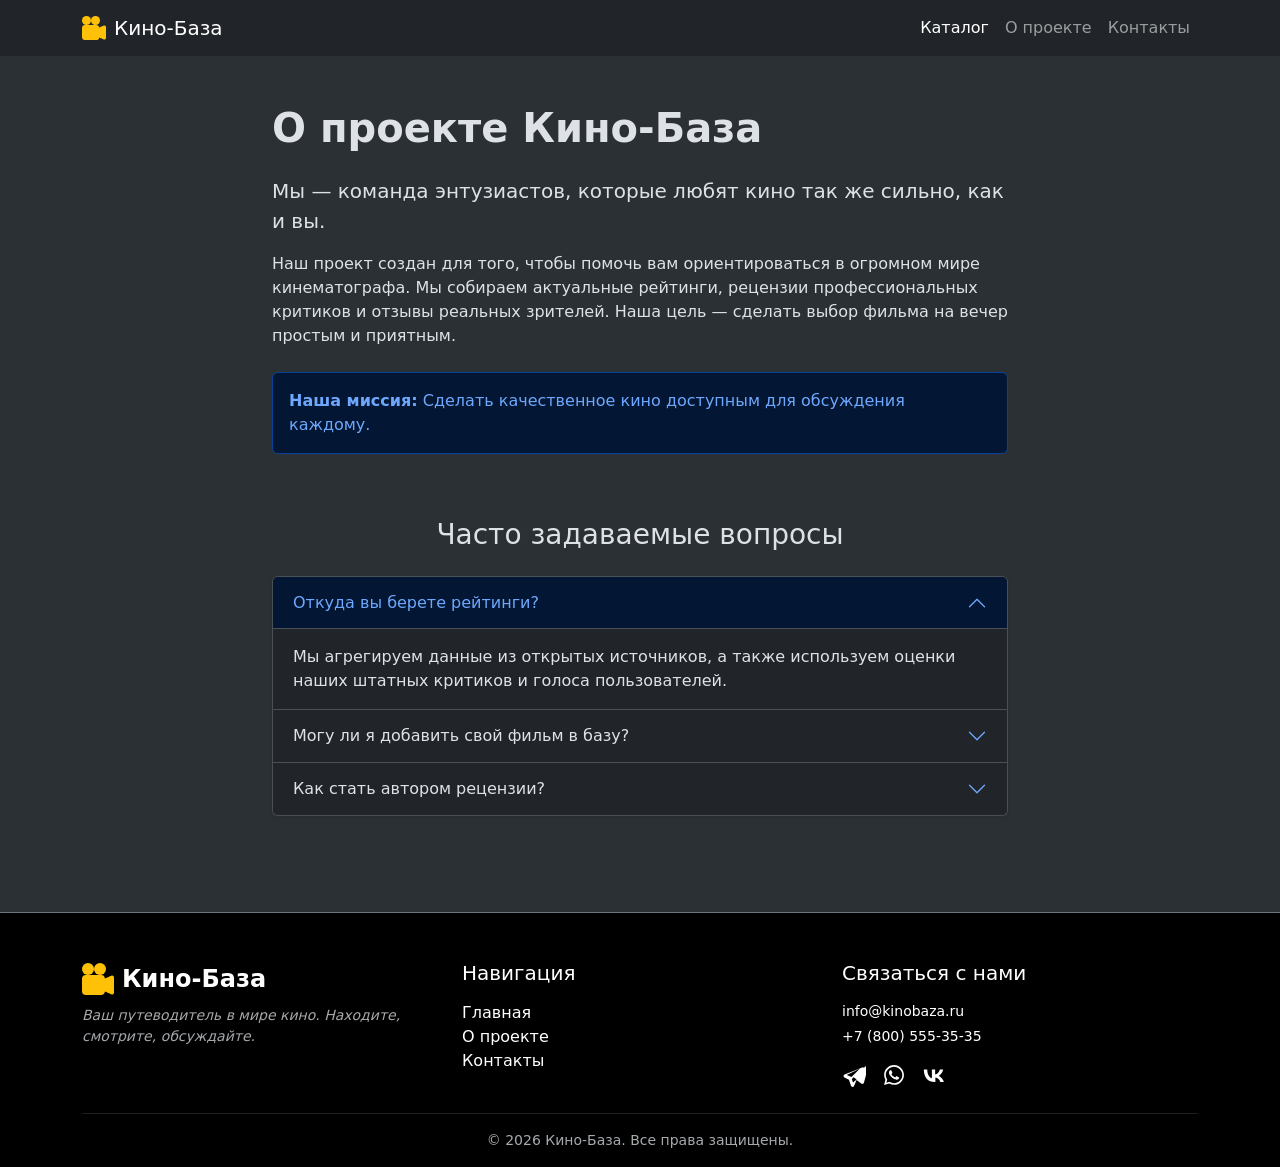
==== about.html @ 5fcf4923 "переработка многих аспектов перед сдачей" ====
<!DOCTYPE html>
<html lang="ru" data-bs-theme="dark">
<head>
    <meta charset="UTF-8">
    <meta name="viewport" content="width=device-width, initial-scale=1.0">
    <title>О проекте – Кино-База</title>
    <link rel="stylesheet" href="vendor/bootstrap/css/bootstrap.min.css">
    <link rel="stylesheet" href="css/custom.css">
</head>
<body class="bg-body-tertiary">

    <nav class="navbar navbar-expand-lg navbar-dark bg-dark sticky-top">
        <div class="container">
            <a class="navbar-brand d-flex align-items-center" href="index.html">
                <svg xmlns="http://www.w3.org/2000/svg" width="24" height="24" fill="currentColor" class="bi bi-camera-reels-fill me-2 text-warning" viewBox="0 0 16 16">
                    <path d="M6 3a3 3 0 1 1-6 0 3 3 0 0 1 6 0"/>
                    <path d="M9 6a3 3 0 1 1 0-6 3 3 0 0 1 0 6"/>
                    <path d="M9 6h.5a2 2 0 0 1 1.983 1.738l3.11-1.382A1 1 0 0 1 16 7.269v7.462a1 1 0 0 1-1.406.913l-3.111-1.382A2 2 0 0 1 9.5 16H2a2 2 0 0 1-2-2V8a2 2 0 0 1 2-2z"/>
                </svg>
                Кино-База
            </a>
            <button class="navbar-toggler" type="button" data-bs-toggle="collapse" data-bs-target="#mainNavbar">
                <span class="navbar-toggler-icon"></span>
            </button>
            <div class="collapse navbar-collapse" id="mainNavbar">
                <ul class="navbar-nav ms-auto">
                    <li class="nav-item"><a class="nav-link active" href="index.html">Каталог</a></li>
                    <li class="nav-item"><a class="nav-link" href="about.html">О проекте</a></li>
                    <li class="nav-item"><a class="nav-link" href="contacts.html">Контакты</a></li>
                </ul>
            </div>
        </div>
    </nav>

    <!-- 1 ЭКРАН: Информация -->
    <main class="container my-5">
        <div class="row justify-content-center">
            <div class="col-lg-8">
                <h1 class="display-6 fw-bold mb-4">О проекте Кино-База</h1>
                <p class="lead">Мы — команда энтузиастов, которые любят кино так же сильно, как и вы.</p>
                <p>Наш проект создан для того, чтобы помочь вам ориентироваться в огромном мире кинематографа. Мы собираем актуальные рейтинги, рецензии профессиональных критиков и отзывы реальных зрителей. Наша цель — сделать выбор фильма на вечер простым и приятным.</p>
                <div class="alert alert-primary mt-4" role="alert">
                    <strong>Наша миссия:</strong> Сделать качественное кино доступным для обсуждения каждому.
                </div>
            </div>
        </div>
    </main>

    <!-- 2 ЭКРАН: FAQ (Accordion) -->
    <section class="container mb-5">
        <h2 class="h3 mb-4 text-center">Часто задаваемые вопросы</h2>
        <div class="row justify-content-center">
            <div class="col-lg-8">
                <div class="accordion shadow-sm" id="faqAccordion">
                    <div class="accordion-item">
                        <h3 class="accordion-header">
                            <button class="accordion-button" type="button" data-bs-toggle="collapse" data-bs-target="#collapseOne" aria-expanded="true">
                                Откуда вы берете рейтинги?
                            </button>
                        </h3>
                        <div id="collapseOne" class="accordion-collapse collapse show" data-bs-parent="#faqAccordion">
                            <div class="accordion-body">
                                Мы агрегируем данные из открытых источников, а также используем оценки наших штатных критиков и голоса пользователей.
                            </div>
                        </div>
                    </div>
                    <div class="accordion-item">
                        <h3 class="accordion-header">
                            <button class="accordion-button collapsed" type="button" data-bs-toggle="collapse" data-bs-target="#collapseTwo">
                                Могу ли я добавить свой фильм в базу?
                            </button>
                        </h3>
                        <div id="collapseTwo" class="accordion-collapse collapse" data-bs-parent="#faqAccordion">
                            <div class="accordion-body">
                                Пока база данных ведется администраторами, но в будущем мы планируем открыть возможность добавления фильмов для зарегистрированных пользователей.
                            </div>
                        </div>
                    </div>
                    <div class="accordion-item">
                        <h3 class="accordion-header">
                            <button class="accordion-button collapsed" type="button" data-bs-toggle="collapse" data-bs-target="#collapseThree">
                                Как стать автором рецензии?
                            </button>
                        </h3>
                        <div id="collapseThree" class="accordion-collapse collapse" data-bs-parent="#faqAccordion">
                            <div class="accordion-body">
                                Вы можете писать отзывы в разделе «Зрители» на странице любого фильма. Для публикации в разделе «Критики» необходимо отправить заявку на нашу почту.
                            </div>
                        </div>
                    </div>
                </div>
            </div>
        </div>
    </section>

    <footer class="bg-black text-white pt-5 pb-3 mt-5 border-top border-secondary">
    <div class="container">
        <div class="row g-4">
            <!-- Логотип и слоган -->
            <div class="col-12 col-md-4">
                <div class="d-flex align-items-center mb-2">
                    <!-- Графический логотип (иконка) -->
                    <svg xmlns="http://www.w3.org/2000/svg" width="32" height="32" fill="currentColor" class="bi bi-camera-reels-fill me-2 text-warning" viewBox="0 0 16 16">
                        <path d="M6 3a3 3 0 1 1-6 0 3 3 0 0 1 6 0"/>
                        <path d="M9 6a3 3 0 1 1 0-6 3 3 0 0 1 0 6"/>
                        <path d="M9 6h.5a2 2 0 0 1 1.983 1.738l3.11-1.382A1 1 0 0 1 16 7.269v7.462a1 1 0 0 1-1.406.913l-3.111-1.382A2 2 0 0 1 9.5 16H2a2 2 0 0 1-2-2V8a2 2 0 0 1 2-2z"/>
                    </svg>
                    <!-- Вербальный логотип -->
                    <span class="fs-4 fw-bold">Кино-База</span>
                </div>
                <!-- Слоган -->
                <p class="text-muted small fst-italic">Ваш путеводитель в мире кино. Находите, смотрите, обсуждайте.</p>
            </div>
            
            <!-- Навигация в футере -->
            <div class="col-12 col-md-4">
                <h5 class="mb-3">Навигация</h5>
                <ul class="list-unstyled">
                    <li><a href="index.html" class="text-white text-decoration-none text-muted-hover">Главная</a></li>
                    <li><a href="about.html" class="text-white text-decoration-none text-muted-hover">О проекте</a></li>
                    <li><a href="contacts.html" class="text-white text-decoration-none text-muted-hover">Контакты</a></li>
                </ul>
            </div>
            
            <!-- Контакты в футере -->
            <div class="col-12 col-md-4">
                <h5 class="mb-3">Связаться с нами</h5>
                <p class="mb-1 small"><a href="mailto:info@kinobaza.ru" class="text-white text-decoration-none">info@kinobaza.ru</a></p>
                <p class="small mb-3"><a href="tel:+78005553535" class="text-white text-decoration-none">+7 (800) 555-35-35</a></p>
                
                <!-- Иконки мессенджеров -->
                <div class="d-flex gap-3 mt-2">
        
                    <!-- Telegram (Контурная) -->
                    <a href="https://t.me/kinobaza" target="_blank" class="text-white text-muted-hover" title="Telegram" style="text-decoration: none;">
                        <svg xmlns="http://www.w3.org/2000/svg" width="24" height="24" fill="currentColor" viewBox="0 0 24 24">
                            <path d="M21.94 4.65a1.74 1.74 0 0 0-1.8-.24L2.6 11.54a1.66 1.66 0 0 0-.16 3.01l4.5 2.08 2.04 6.22a1.72 1.72 0 0 0 1.58 1.15 1.6 1.6 0 0 0 1.48-1.04l2.55-5.97 4.64 3.53a1.73 1.73 0 0 0 2.7-.83l4.3-16.17a1.75 1.75 0 0 0-.29-1.87zM9.45 14.1l-4.75-2.19 13.37-6.3-8.62 8.49zM11 19.5l-1.16-3.54 1.82-1.79 2.97 2.26L11 19.5zm8.7-1.9l-2.97-2.26-1.8 1.77 1.15 3.48-1.15-3.48 1.8-1.77z" />
                        </svg>
                    </a>

                    <!-- WhatsApp (Контурная) -->
                    <a href="https://wa.me/78005553535" target="_blank" class="text-white text-muted-hover" title="WhatsApp" style="text-decoration: none;">
                        <svg xmlns="http://www.w3.org/2000/svg" width="24" height="24" fill="currentColor" viewBox="0 0 24 24">
                            <path d="M12.04 2C6.58 2 2.13 6.45 2.13 11.91c0 1.75.46 3.45 1.32 4.95L2.05 22l5.25-1.38c1.45.79 3.1 1.21 4.74 1.21 5.46 0 9.91-4.45 9.91-9.91S17.5 2 12.04 2zm0 18.15c-1.48 0-2.93-.4-4.2-1.15l-.3-.18-3.12.82.83-3.04-.2-.31c-.82-1.31-1.25-2.82-1.25-4.38 0-4.54 3.7-8.24 8.24-8.24 4.54 0 8.24 3.7 8.24 8.24s-3.7 8.24-8.24 8.24zm4.52-6.16c-.25-.12-1.47-.72-1.7-.81-.23-.08-.4-.12-.56.12-.17.25-.64.81-.79.97-.15.17-.29.19-.54.06-.25-.12-1.05-.39-2-1.23-.74-.66-1.24-1.47-1.38-1.72-.15-.25-.02-.38.11-.51.11-.11.25-.29.37-.44.12-.15.17-.25.25-.42.08-.17.04-.31-.02-.44-.06-.12-.56-1.34-.76-1.84-.2-.48-.41-.42-.56-.43h-.48c-.17 0-.44.06-.67.31-.23.25-.88.86-.88 2.1 0 1.24.9 2.44 1.03 2.6.12.17 1.77 2.7 4.29 3.79 2.52 1.09 2.52.72 2.98.68.46-.04 1.47-.6 1.68-1.18.21-.58.21-1.08.15-1.18-.06-.1-.23-.16-.48-.28z"/>
                        </svg>
                    </a>

                    <!-- VK (Контурная) -->
                    <a href="https://vk.com/kinobaza" target="_blank" class="text-white text-muted-hover" title="ВКонтакте" style="text-decoration: none;">
                        <svg xmlns="http://www.w3.org/2000/svg" width="24" height="24" fill="currentColor" viewBox="0 0 24 24">
                            <path d="M12.79 19.1c-6.9 0-10.85-4.72-11-12.56h3.45c.1 5.76 2.65 8.2 4.66 8.7V6.54h3.25v5.03c1.98-.21 4.06-2.47 4.76-5.03h3.25c-.54 3.13-2.8 5.39-4.39 6.33 1.59 1.01 4.18 2.98 5.16 6.23h-3.58c-.76-2.38-2.66-4.23-4.97-4.48v4.48h-.59z"/>
                        </svg>
                    </a>
                </div>
            </div>
        </div>
        <hr class="border-secondary mt-4">
        <div class="text-center small text-muted">
            &copy; 2026 Кино-База. Все права защищены.
        </div>
    </div>
    </footer>

    <button id="scrollTopBtn" class="btn btn-warning rounded-circle shadow" title="Наверх">
        <svg xmlns="http://www.w3.org/2000/svg" width="28" height="28" fill="currentColor" viewBox="0 0 16 16">
            <path fill-rule="evenodd" d="M7.646 2.646a.5.5 0 0 1 .708 0l6 6a.5.5 0 0 1-.708.708L8 3.707 2.354 9.354a.5.5 0 1 1-.708-.708l6-6z"/>
            <path fill-rule="evenodd" d="M7.646 6.646a.5.5 0 0 1 .708 0l6 6a.5.5 0 0 1-.708.708L8 7.707l-5.646 5.647a.5.5 0 0 1-.708-.708l6-6z"/>
        </svg>
    </button>

    <script src="vendor/bootstrap/js/bootstrap.bundle.min.js"></script>
    <script src="js/scroll.js"></script> 
</body>
</html>
---- css/custom.css ----
body {
    min-height: 100vh;
    display: flex;
    flex-direction: column;
}

/* Прижимаем футер к низу */
main, section {
    flex: 1 0 auto;
}

/* Плавное увеличение карточек */
.card {
    transition: transform 0.2s ease, box-shadow 0.2s ease;
}
.card:hover {
    transform: translateY(-5px);
    box-shadow: 0 .5rem 1rem rgba(0,0,0,.15)!important;
}

/* Красивые ссылки в футере */
.text-muted-hover:hover {
    color: #fff !important;
    text-decoration: underline !important;
}

#scrollTopBtn {
    position: fixed;
    bottom: 30px;
    right: 30px;
    width: 50px;
    height: 50px;
    padding: 0;
    display: none;
    align-items: center;
    justify-content: center;
    opacity: 0;
    transform: translateY(20px);
    transition: all 0.3s ease;
}

#scrollTopBtn.show {
    display: flex;
    opacity: 1;
    transform: translateY(0);
}
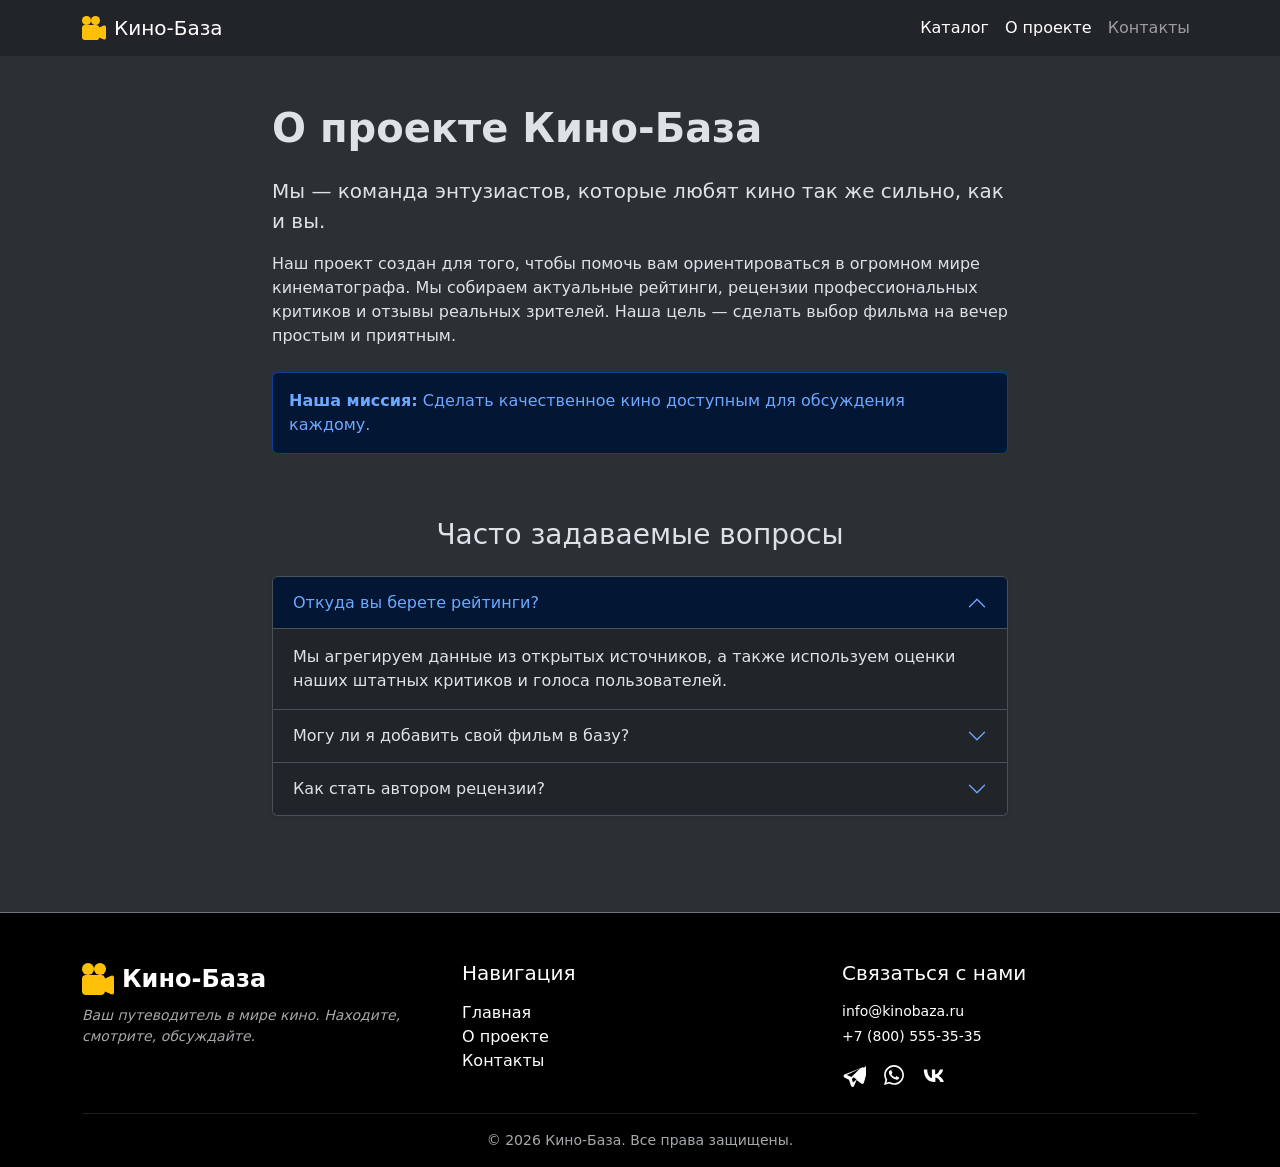
==== commit a7b4f3b1: "вынес nav и footer в отдельные файлы, которые вставляются на другие  страницы через js script" ====
--- a/about.html
+++ b/about.html
@@ -8,29 +8,6 @@
     <link rel="stylesheet" href="css/custom.css">
 </head>
 <body class="bg-body-tertiary">
-
-    <nav class="navbar navbar-expand-lg navbar-dark bg-dark sticky-top">
-        <div class="container">
-            <a class="navbar-brand d-flex align-items-center" href="index.html">
-                <svg xmlns="http://www.w3.org/2000/svg" width="24" height="24" fill="currentColor" class="bi bi-camera-reels-fill me-2 text-warning" viewBox="0 0 16 16">
-                    <path d="M6 3a3 3 0 1 1-6 0 3 3 0 0 1 6 0"/>
-                    <path d="M9 6a3 3 0 1 1 0-6 3 3 0 0 1 0 6"/>
-                    <path d="M9 6h.5a2 2 0 0 1 1.983 1.738l3.11-1.382A1 1 0 0 1 16 7.269v7.462a1 1 0 0 1-1.406.913l-3.111-1.382A2 2 0 0 1 9.5 16H2a2 2 0 0 1-2-2V8a2 2 0 0 1 2-2z"/>
-                </svg>
-                Кино-База
-            </a>
-            <button class="navbar-toggler" type="button" data-bs-toggle="collapse" data-bs-target="#mainNavbar">
-                <span class="navbar-toggler-icon"></span>
-            </button>
-            <div class="collapse navbar-collapse" id="mainNavbar">
-                <ul class="navbar-nav ms-auto">
-                    <li class="nav-item"><a class="nav-link active" href="index.html">Каталог</a></li>
-                    <li class="nav-item"><a class="nav-link" href="about.html">О проекте</a></li>
-                    <li class="nav-item"><a class="nav-link" href="contacts.html">Контакты</a></li>
-                </ul>
-            </div>
-        </div>
-    </nav>
 
     <!-- 1 ЭКРАН: Информация -->
     <main class="container my-5">
@@ -93,74 +70,6 @@
         </div>
     </section>
 
-    <footer class="bg-black text-white pt-5 pb-3 mt-5 border-top border-secondary">
-    <div class="container">
-        <div class="row g-4">
-            <!-- Логотип и слоган -->
-            <div class="col-12 col-md-4">
-                <div class="d-flex align-items-center mb-2">
-                    <!-- Графический логотип (иконка) -->
-                    <svg xmlns="http://www.w3.org/2000/svg" width="32" height="32" fill="currentColor" class="bi bi-camera-reels-fill me-2 text-warning" viewBox="0 0 16 16">
-                        <path d="M6 3a3 3 0 1 1-6 0 3 3 0 0 1 6 0"/>
-                        <path d="M9 6a3 3 0 1 1 0-6 3 3 0 0 1 0 6"/>
-                        <path d="M9 6h.5a2 2 0 0 1 1.983 1.738l3.11-1.382A1 1 0 0 1 16 7.269v7.462a1 1 0 0 1-1.406.913l-3.111-1.382A2 2 0 0 1 9.5 16H2a2 2 0 0 1-2-2V8a2 2 0 0 1 2-2z"/>
-                    </svg>
-                    <!-- Вербальный логотип -->
-                    <span class="fs-4 fw-bold">Кино-База</span>
-                </div>
-                <!-- Слоган -->
-                <p class="text-muted small fst-italic">Ваш путеводитель в мире кино. Находите, смотрите, обсуждайте.</p>
-            </div>
-            
-            <!-- Навигация в футере -->
-            <div class="col-12 col-md-4">
-                <h5 class="mb-3">Навигация</h5>
-                <ul class="list-unstyled">
-                    <li><a href="index.html" class="text-white text-decoration-none text-muted-hover">Главная</a></li>
-                    <li><a href="about.html" class="text-white text-decoration-none text-muted-hover">О проекте</a></li>
-                    <li><a href="contacts.html" class="text-white text-decoration-none text-muted-hover">Контакты</a></li>
-                </ul>
-            </div>
-            
-            <!-- Контакты в футере -->
-            <div class="col-12 col-md-4">
-                <h5 class="mb-3">Связаться с нами</h5>
-                <p class="mb-1 small"><a href="mailto:info@kinobaza.ru" class="text-white text-decoration-none">info@kinobaza.ru</a></p>
-                <p class="small mb-3"><a href="tel:+78005553535" class="text-white text-decoration-none">+7 (800) 555-35-35</a></p>
-                
-                <!-- Иконки мессенджеров -->
-                <div class="d-flex gap-3 mt-2">
-        
-                    <!-- Telegram (Контурная) -->
-                    <a href="https://t.me/kinobaza" target="_blank" class="text-white text-muted-hover" title="Telegram" style="text-decoration: none;">
-                        <svg xmlns="http://www.w3.org/2000/svg" width="24" height="24" fill="currentColor" viewBox="0 0 24 24">
-                            <path d="M21.94 4.65a1.74 1.74 0 0 0-1.8-.24L2.6 11.54a1.66 1.66 0 0 0-.16 3.01l4.5 2.08 2.04 6.22a1.72 1.72 0 0 0 1.58 1.15 1.6 1.6 0 0 0 1.48-1.04l2.55-5.97 4.64 3.53a1.73 1.73 0 0 0 2.7-.83l4.3-16.17a1.75 1.75 0 0 0-.29-1.87zM9.45 14.1l-4.75-2.19 13.37-6.3-8.62 8.49zM11 19.5l-1.16-3.54 1.82-1.79 2.97 2.26L11 19.5zm8.7-1.9l-2.97-2.26-1.8 1.77 1.15 3.48-1.15-3.48 1.8-1.77z" />
-                        </svg>
-                    </a>
-
-                    <!-- WhatsApp (Контурная) -->
-                    <a href="https://wa.me/78005553535" target="_blank" class="text-white text-muted-hover" title="WhatsApp" style="text-decoration: none;">
-                        <svg xmlns="http://www.w3.org/2000/svg" width="24" height="24" fill="currentColor" viewBox="0 0 24 24">
-                            <path d="M12.04 2C6.58 2 2.13 6.45 2.13 11.91c0 1.75.46 3.45 1.32 4.95L2.05 22l5.25-1.38c1.45.79 3.1 1.21 4.74 1.21 5.46 0 9.91-4.45 9.91-9.91S17.5 2 12.04 2zm0 18.15c-1.48 0-2.93-.4-4.2-1.15l-.3-.18-3.12.82.83-3.04-.2-.31c-.82-1.31-1.25-2.82-1.25-4.38 0-4.54 3.7-8.24 8.24-8.24 4.54 0 8.24 3.7 8.24 8.24s-3.7 8.24-8.24 8.24zm4.52-6.16c-.25-.12-1.47-.72-1.7-.81-.23-.08-.4-.12-.56.12-.17.25-.64.81-.79.97-.15.17-.29.19-.54.06-.25-.12-1.05-.39-2-1.23-.74-.66-1.24-1.47-1.38-1.72-.15-.25-.02-.38.11-.51.11-.11.25-.29.37-.44.12-.15.17-.25.25-.42.08-.17.04-.31-.02-.44-.06-.12-.56-1.34-.76-1.84-.2-.48-.41-.42-.56-.43h-.48c-.17 0-.44.06-.67.31-.23.25-.88.86-.88 2.1 0 1.24.9 2.44 1.03 2.6.12.17 1.77 2.7 4.29 3.79 2.52 1.09 2.52.72 2.98.68.46-.04 1.47-.6 1.68-1.18.21-.58.21-1.08.15-1.18-.06-.1-.23-.16-.48-.28z"/>
-                        </svg>
-                    </a>
-
-                    <!-- VK (Контурная) -->
-                    <a href="https://vk.com/kinobaza" target="_blank" class="text-white text-muted-hover" title="ВКонтакте" style="text-decoration: none;">
-                        <svg xmlns="http://www.w3.org/2000/svg" width="24" height="24" fill="currentColor" viewBox="0 0 24 24">
-                            <path d="M12.79 19.1c-6.9 0-10.85-4.72-11-12.56h3.45c.1 5.76 2.65 8.2 4.66 8.7V6.54h3.25v5.03c1.98-.21 4.06-2.47 4.76-5.03h3.25c-.54 3.13-2.8 5.39-4.39 6.33 1.59 1.01 4.18 2.98 5.16 6.23h-3.58c-.76-2.38-2.66-4.23-4.97-4.48v4.48h-.59z"/>
-                        </svg>
-                    </a>
-                </div>
-            </div>
-        </div>
-        <hr class="border-secondary mt-4">
-        <div class="text-center small text-muted">
-            &copy; 2026 Кино-База. Все права защищены.
-        </div>
-    </div>
-    </footer>
-
     <button id="scrollTopBtn" class="btn btn-warning rounded-circle shadow" title="Наверх">
         <svg xmlns="http://www.w3.org/2000/svg" width="28" height="28" fill="currentColor" viewBox="0 0 16 16">
             <path fill-rule="evenodd" d="M7.646 2.646a.5.5 0 0 1 .708 0l6 6a.5.5 0 0 1-.708.708L8 3.707 2.354 9.354a.5.5 0 1 1-.708-.708l6-6z"/>
@@ -169,6 +78,7 @@
     </button>
 
     <script src="vendor/bootstrap/js/bootstrap.bundle.min.js"></script>
+    <script src="js/layout.js"></script>
     <script src="js/scroll.js"></script> 
 </body>
 </html>
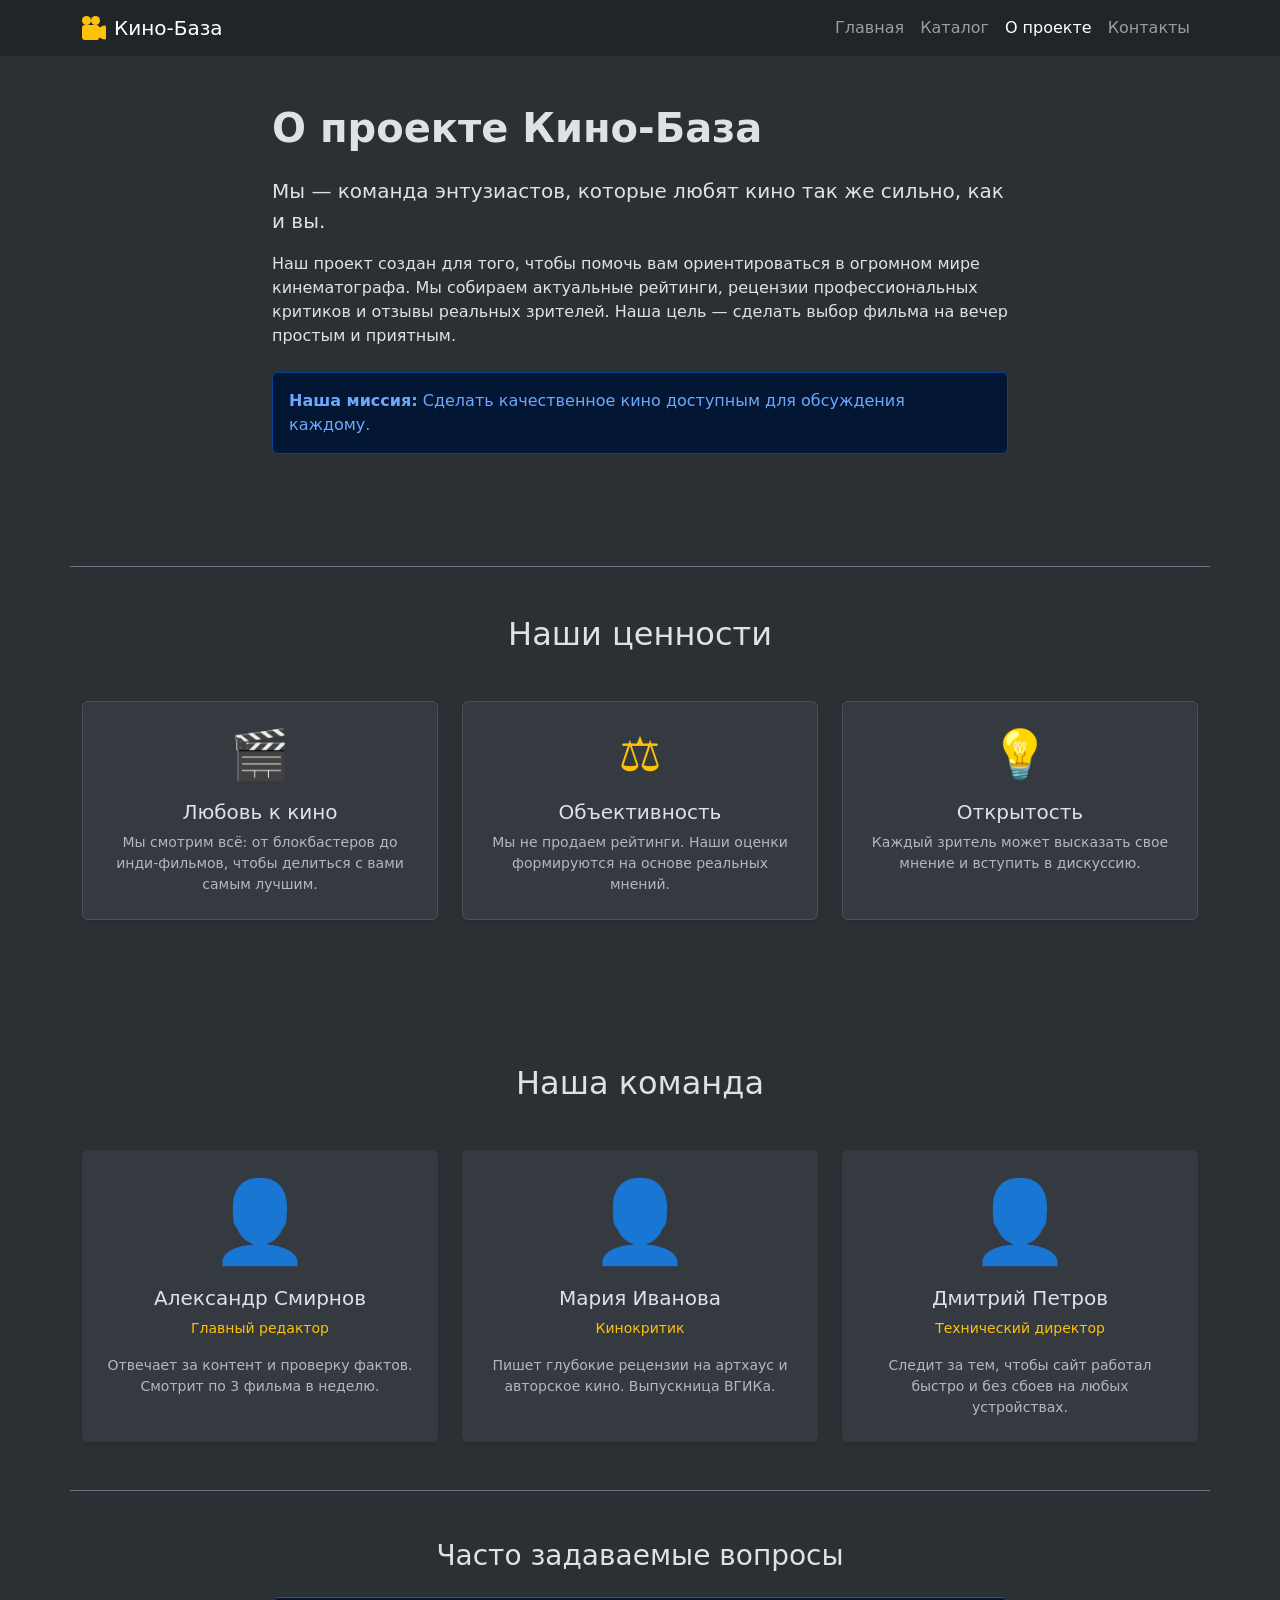
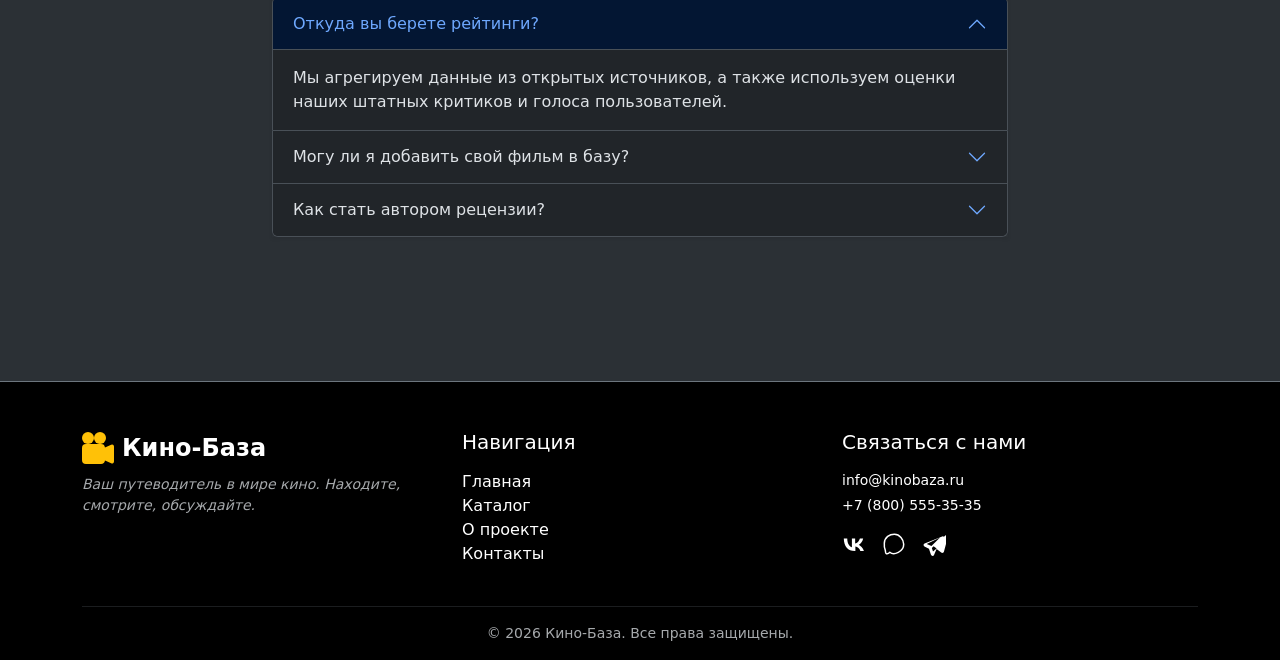
==== commit 286b71bd: "добавлены картинки к новым фильмам, увеличен объем страниц" ====
--- a/about.html
+++ b/about.html
@@ -23,8 +23,73 @@
         </div>
     </main>
 
-    <!-- 2 ЭКРАН: FAQ (Accordion) -->
-    <section class="container mb-5">
+    <!-- 2 ЭКРАН: Наши ценности (НОВЫЙ БЛОК) -->
+    <section class="container my-5 py-5 border-top border-secondary">
+        <h2 class="text-center mb-5">Наши ценности</h2>
+        <div class="row g-4 text-center">
+            <div class="col-md-4">
+                <div class="p-4 bg-body-secondary border rounded shadow-sm h-100">
+                    <div class="display-5 text-warning mb-3">🎬</div>
+                    <h3 class="h5">Любовь к кино</h3>
+                    <p class="text-muted small mb-0">Мы смотрим всё: от блокбастеров до инди-фильмов, чтобы делиться с вами самым лучшим.</p>
+                </div>
+            </div>
+            <div class="col-md-4">
+                <div class="p-4 bg-body-secondary border rounded shadow-sm h-100">
+                    <div class="display-5 text-warning mb-3">⚖️</div>
+                    <h3 class="h5">Объективность</h3>
+                    <p class="text-muted small mb-0">Мы не продаем рейтинги. Наши оценки формируются на основе реальных мнений.</p>
+                </div>
+            </div>
+            <div class="col-md-4">
+                <div class="p-4 bg-body-secondary border rounded shadow-sm h-100">
+                    <div class="display-5 text-warning mb-3">💡</div>
+                    <h3 class="h5">Открытость</h3>
+                    <p class="text-muted small mb-0">Каждый зритель может высказать свое мнение и вступить в дискуссию.</p>
+                </div>
+            </div>
+        </div>
+    </section>
+
+    <!-- 3 ЭКРАН: Наша команда (НОВЫЙ БЛОК) -->
+    <section class="container my-5">
+        <h2 class="text-center mb-5">Наша команда</h2>
+        <div class="row g-4 justify-content-center">
+            <div class="col-12 col-md-4">
+                <div class="card h-100 shadow-sm border-0 bg-body-secondary text-center">
+                    <div class="card-body p-4">
+                        <div class="display-1 text-secondary mb-3">👤</div>
+                        <h3 class="h5 card-title">Александр Смирнов</h3>
+                        <p class="text-warning small mb-3">Главный редактор</p>
+                        <p class="card-text text-muted small">Отвечает за контент и проверку фактов. Смотрит по 3 фильма в неделю.</p>
+                    </div>
+                </div>
+            </div>
+            <div class="col-12 col-md-4">
+                <div class="card h-100 shadow-sm border-0 bg-body-secondary text-center">
+                    <div class="card-body p-4">
+                        <div class="display-1 text-secondary mb-3">👤</div>
+                        <h3 class="h5 card-title">Мария Иванова</h3>
+                        <p class="text-warning small mb-3">Кинокритик</p>
+                        <p class="card-text text-muted small">Пишет глубокие рецензии на артхаус и авторское кино. Выпускница ВГИКа.</p>
+                    </div>
+                </div>
+            </div>
+            <div class="col-12 col-md-4">
+                <div class="card h-100 shadow-sm border-0 bg-body-secondary text-center">
+                    <div class="card-body p-4">
+                        <div class="display-1 text-secondary mb-3">👤</div>
+                        <h3 class="h5 card-title">Дмитрий Петров</h3>
+                        <p class="text-warning small mb-3">Технический директор</p>
+                        <p class="card-text text-muted small">Следит за тем, чтобы сайт работал быстро и без сбоев на любых устройствах.</p>
+                    </div>
+                </div>
+            </div>
+        </div>
+    </section>
+
+    <!-- 4 ЭКРАН: FAQ (Accordion) -->
+    <section class="container mb-5 py-5 border-top border-secondary">
         <h2 class="h3 mb-4 text-center">Часто задаваемые вопросы</h2>
         <div class="row justify-content-center">
             <div class="col-lg-8">
@@ -70,6 +135,7 @@
         </div>
     </section>
 
+    <!-- Кнопка "Наверх" -->
     <button id="scrollTopBtn" class="btn btn-warning rounded-circle shadow" title="Наверх">
         <svg xmlns="http://www.w3.org/2000/svg" width="28" height="28" fill="currentColor" viewBox="0 0 16 16">
             <path fill-rule="evenodd" d="M7.646 2.646a.5.5 0 0 1 .708 0l6 6a.5.5 0 0 1-.708.708L8 3.707 2.354 9.354a.5.5 0 1 1-.708-.708l6-6z"/>
